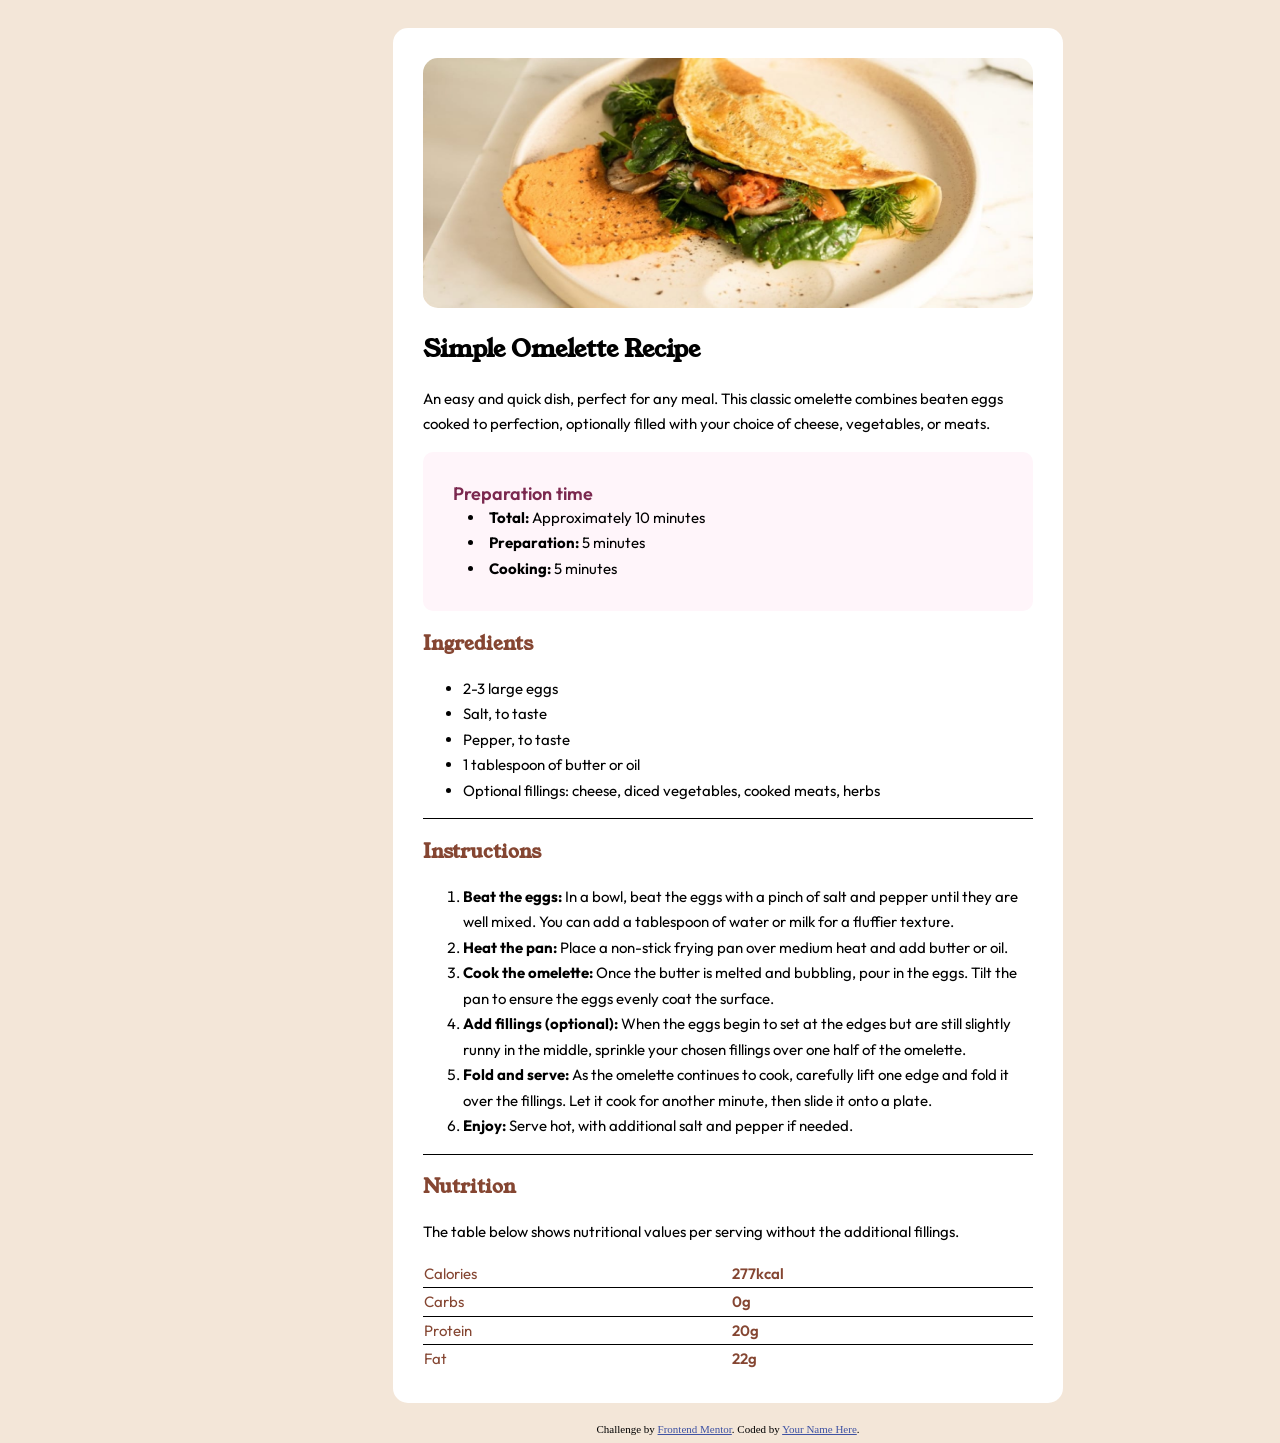
==== index.html @ 26a0a3f6 "removal of an extra folder" ====
<!DOCTYPE html>
<html lang="en">
<head>
  <meta charset="UTF-8">
  <meta name="viewport" content="width=device-width, initial-scale=1.0"> <!-- displays site properly based on user's device -->

  <link rel="icon" type="image/png" sizes="32x32" href="./assets/images/favicon-32x32.png">
  <link rel = "stylesheet" href = "style.css">
  <link href="https://fonts.googleapis.com/css2?family=Young+Serif&display=swap" rel="stylesheet">
  <link href="https://fonts.googleapis.com/css2?family=Outfit:wght@100..900&display=swap" rel="stylesheet">
  <title>Frontend Mentor | Recipe page</title>

  <!-- Feel free to remove these styles or customise in your own stylesheet 👍 -->
  <style>
    .attribution { font-size: 11px; text-align: center; }
    .attribution a { color: hsl(228, 45%, 44%); }
  </style>
</head>

<body id="main">
  <main>
    <article id="container">
      <img id="mainimg" src="./assets/images/image-omelette.jpeg" alt="image">
      <h2 id="heading">Simple Omelette Recipe</h2> 

      <p id="para">
        An easy and quick dish, perfect for any meal. This classic omelette combines beaten eggs cooked 
        to perfection, optionally filled with your choice of cheese, vegetables, or meats.
      </p> 
      
      <div id="red" class="red-para">
        <div id ="redHead">Preparation time</div> 
        <li id="redList"><strong>Total:</strong> Approximately 10 minutes</li>
        <li id="redList"><strong>Preparation:</strong> 5 minutes</li>  
        <li id="redList"><strong>Cooking:</strong> 5 minutes</li>  
      </div>

      <div id="ingredients">
        <h3 id="listHead">Ingredients</h3> 

        <ul id="ingrList">
          <li>2-3 large eggs</li>
          <li>Salt, to taste</li>
          <li>Pepper, to taste</li>
          <li>1 tablespoon of butter or oil</li>
          <li>Optional fillings: cheese, diced vegetables, cooked meats, herbs</li>
        </ul>
      </div>

      <div id="instructions">
        <h3 id="listHead">Instructions</h3> 
        
        <ol id="instList">
          <li><strong>Beat the eggs:</strong> In a bowl, beat the eggs with a pinch of salt and pepper until they are well mixed. 
              You can add a tablespoon of water or milk for a fluffier texture.</li>
          <li><strong>Heat the pan:</strong> Place a non-stick frying pan over medium heat and add butter or oil.</li>
          <li><strong>Cook the omelette:</strong> Once the butter is melted and bubbling, pour in the eggs. Tilt the pan to ensure 
              the eggs evenly coat the surface.</li>
          <li><strong>Add fillings (optional):</strong> When the eggs begin to set at the edges but are still slightly runny in the 
              middle, sprinkle your chosen fillings over one half of the omelette.</li>
          <li><strong>Fold and serve:</strong> As the omelette continues to cook, carefully lift one edge and fold it over the 
              fillings. Let it cook for another minute, then slide it onto a plate.</li>
          <li><strong>Enjoy:</strong> Serve hot, with additional salt and pepper if needed.</li>
          </ol>
      </div> 

    

      <div id="nutrition">
        <h3 id="listHead">Nutrition</h3>

        
        <p id="nutriPara">The table below shows nutritional values per serving without the additional fillings.</p>

        <table id="nutriFacts">
          <tbody>
            <tr>
              <td class="label">Calories</td>
              <td class="value">277kcal</td>
            </tr>
            <tr>
              <td class="label">Carbs</td>
              <td class="value">0g</td>
            </tr>
            <tr>
              <td class="label">Protein</td>
              <td class="value">20g</td>
            </tr>
            <tr>
              <td class="label">Fat</td>
              <td class="value">22g</td>
            </tr>
          </tbody>
        </table>
      </div>  

      

    </article>
  </main>
  
    
  <div class="attribution">
    Challenge by <a href="https://www.frontendmentor.io?ref=challenge" target="_blank">Frontend Mentor</a>. 
    Coded by <a href="#">Your Name Here</a>.
  </div>
</body>
</html>
---- style.css ----
#main{
    display: flex;
    flex-direction: column;
    justify-content: center;
    align-items: center;
    text-align: left;
    background-color: hsl(30, 54%, 90%);
    width: 1440px;
    height: 100%;
}

#container{
    box-sizing: border-box;
    max-width: 670px;
    width: 100%;
    background-color: white;
    padding: 30px;
    border-radius: 15px;
    margin: 20px;
    font-style: normal;
}

#mainimg{
    height: 250px;
    width: 100%;
    border-radius: 15px;
}

#heading{
    font-family: "Young Serif", serif;
    font-weight: 700;
}

#redHead{
    font-family: "Outfit", sans-serif;
    font-size: 18px;
    font-weight: 600;
    color: hsl(332, 51%, 32%);
}

#red{
    padding: 30px;
    background-color: hsl(330, 100%, 98%);
    border-radius: 10px;
}

#redList{
    margin-left: 15px;
}

#ingredients, #instructions{
    border-bottom: 1px solid black;
}

#para, #redList, #instList, #ingrList, #nutriPara, #nutriFacts{
    font-family: "Outfit", sans-serif;
    font-size: 15px;
    font-weight: 400;
    line-height: 1.7;
}

#listHead{
    font-family: "Young Serif", serif;
    color: hsl(14, 45%, 36%);
}

#nutriFacts{
    width: 100%;
    border-collapse: collapse;
    margin-top: 15px;
    color: hsl(14, 45%, 36%);

}

#nutriFacts tr{
    margin-top: 10px;
    border-bottom: 1px black solid;
}

#nutriFacts tr:last-child {
    border-bottom: none;
}

.value{
    font-weight: 600;
}
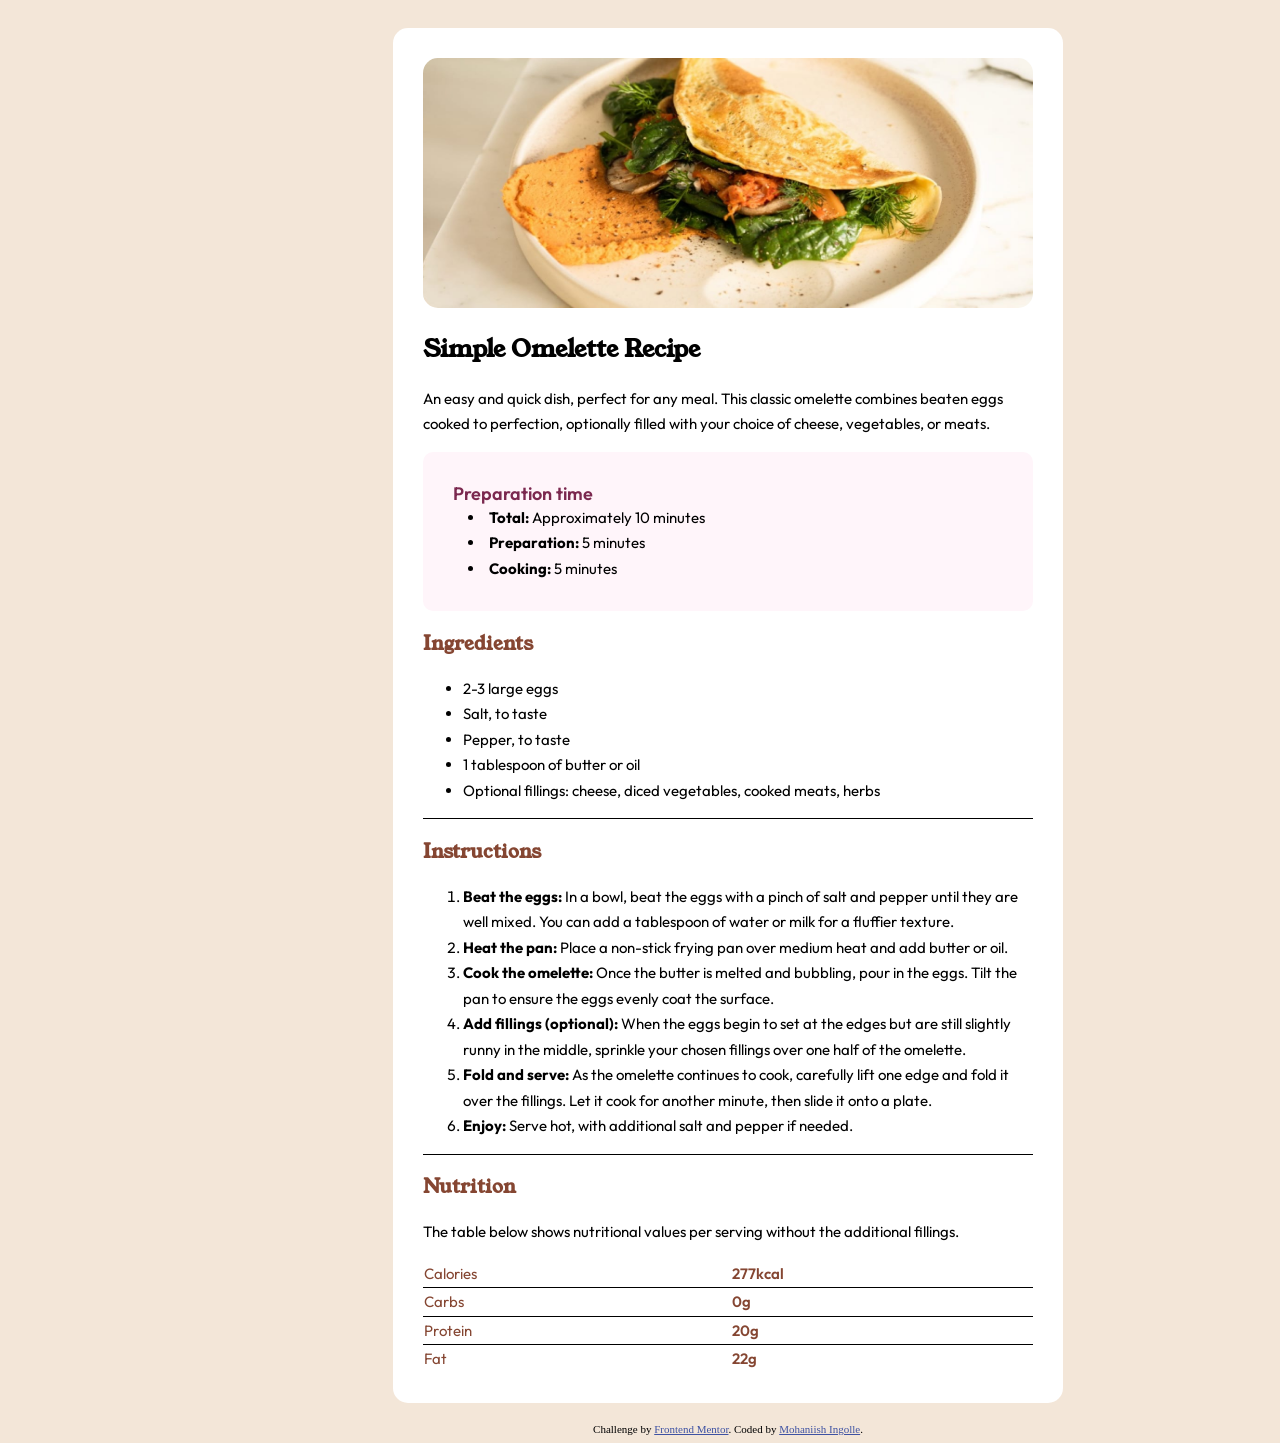
==== commit 0c5f79f4: "README.md file renamed and updated along with minor changes to index.html file" ====
--- a/index.html
+++ b/index.html
@@ -102,7 +102,7 @@
     
   <div class="attribution">
     Challenge by <a href="https://www.frontendmentor.io?ref=challenge" target="_blank">Frontend Mentor</a>. 
-    Coded by <a href="#">Your Name Here</a>.
+    Coded by <a href="#">Mohaniish Ingolle</a>.
   </div>
 </body>
 </html>
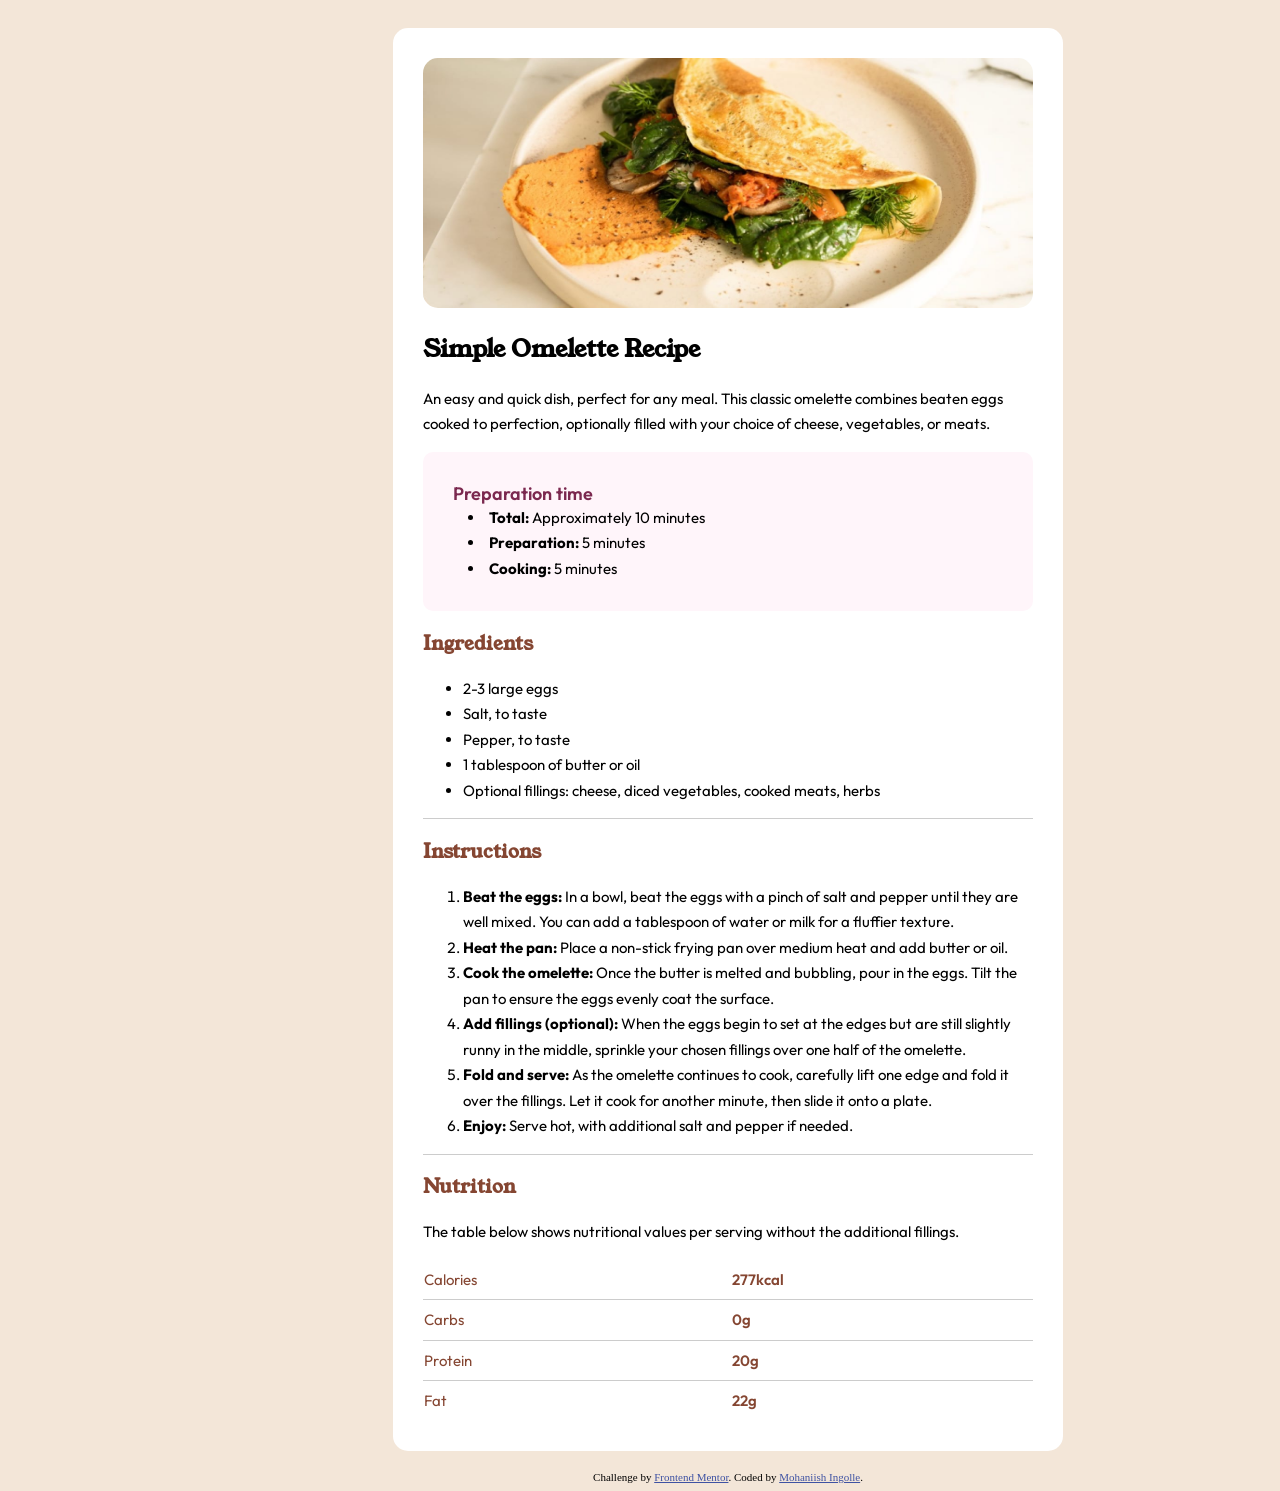
==== commit fe0b9eee: "Recommended changes (by- Frontend Mentor) applied" ====
--- a/index.html
+++ b/index.html
@@ -21,7 +21,7 @@
   <main>
     <article id="container">
       <img id="mainimg" src="./assets/images/image-omelette.jpeg" alt="image">
-      <h2 id="heading">Simple Omelette Recipe</h2> 
+      <h1 id="heading">Simple Omelette Recipe</h1> 
 
       <p id="para">
         An easy and quick dish, perfect for any meal. This classic omelette combines beaten eggs cooked 
@@ -92,17 +92,13 @@
             </tr>
           </tbody>
         </table>
-      </div>  
-
-      
-
+      </div> 
     </article>
-  </main>
   
-    
   <div class="attribution">
     Challenge by <a href="https://www.frontendmentor.io?ref=challenge" target="_blank">Frontend Mentor</a>. 
     Coded by <a href="#">Mohaniish Ingolle</a>.
   </div>
+  </main>
 </body>
 </html>
--- a/style.css
+++ b/style.css
@@ -49,7 +49,7 @@
 }
 
 #ingredients, #instructions{
-    border-bottom: 1px solid black;
+    border-bottom: 1px solid  rgba(0, 0, 0, 0.2);
 }
 
 #para, #redList, #instList, #ingrList, #nutriPara, #nutriFacts{
@@ -73,8 +73,9 @@
 }
 
 #nutriFacts tr{
+    line-height: 2.5;
     margin-top: 10px;
-    border-bottom: 1px black solid;
+    border-bottom: 1px rgba(0, 0, 0, 0.2) solid;
 }
 
 #nutriFacts tr:last-child {
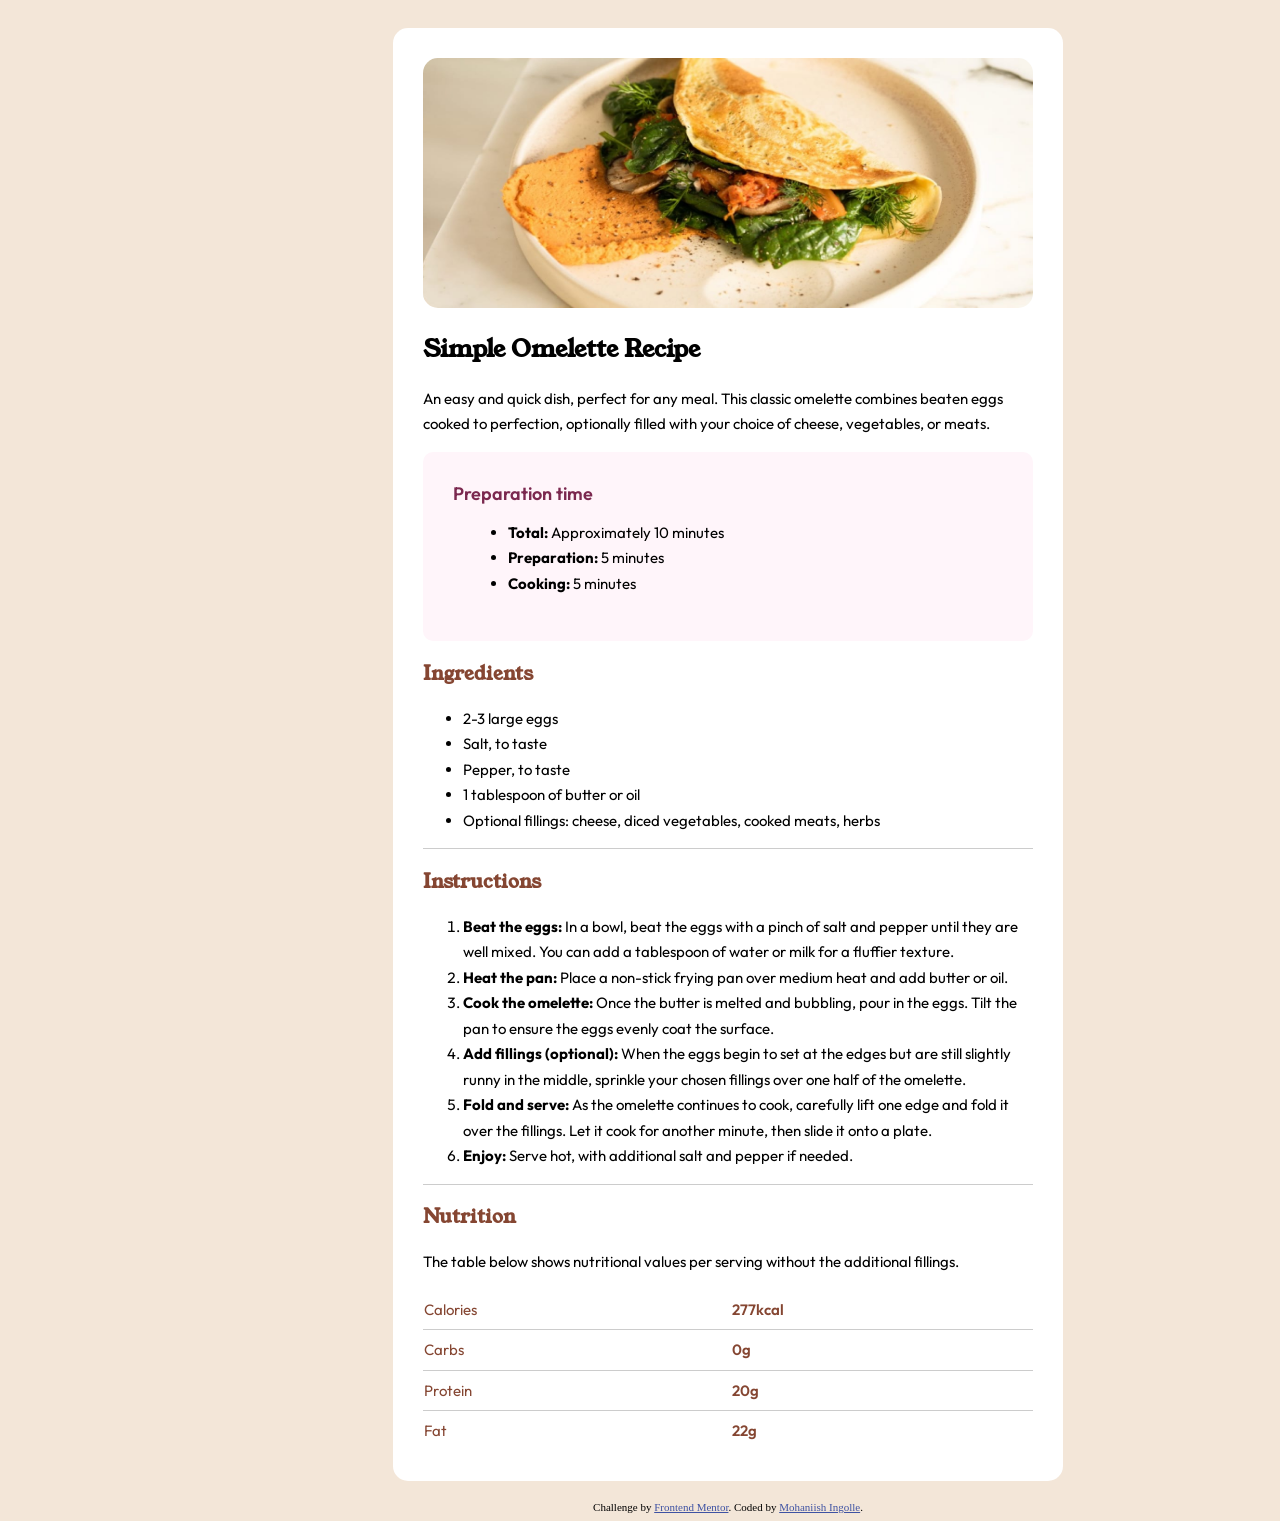
==== commit 51a55b8f: "Recommended changes (by- Frontend Mentor) applied" ====
--- a/index.html
+++ b/index.html
@@ -30,10 +30,12 @@
       
       <div id="red" class="red-para">
         <div id ="redHead">Preparation time</div> 
-        <li id="redList"><strong>Total:</strong> Approximately 10 minutes</li>
-        <li id="redList"><strong>Preparation:</strong> 5 minutes</li>  
-        <li id="redList"><strong>Cooking:</strong> 5 minutes</li>  
-      </div>
+          <ul id="redList">
+            <li><strong>Total:</strong> Approximately 10 minutes</li>
+            <li><strong>Preparation:</strong> 5 minutes</li>  
+            <li><strong>Cooking:</strong> 5 minutes</li>  
+          </ul>
+            </div>
 
       <div id="ingredients">
         <h3 id="listHead">Ingredients</h3> 
